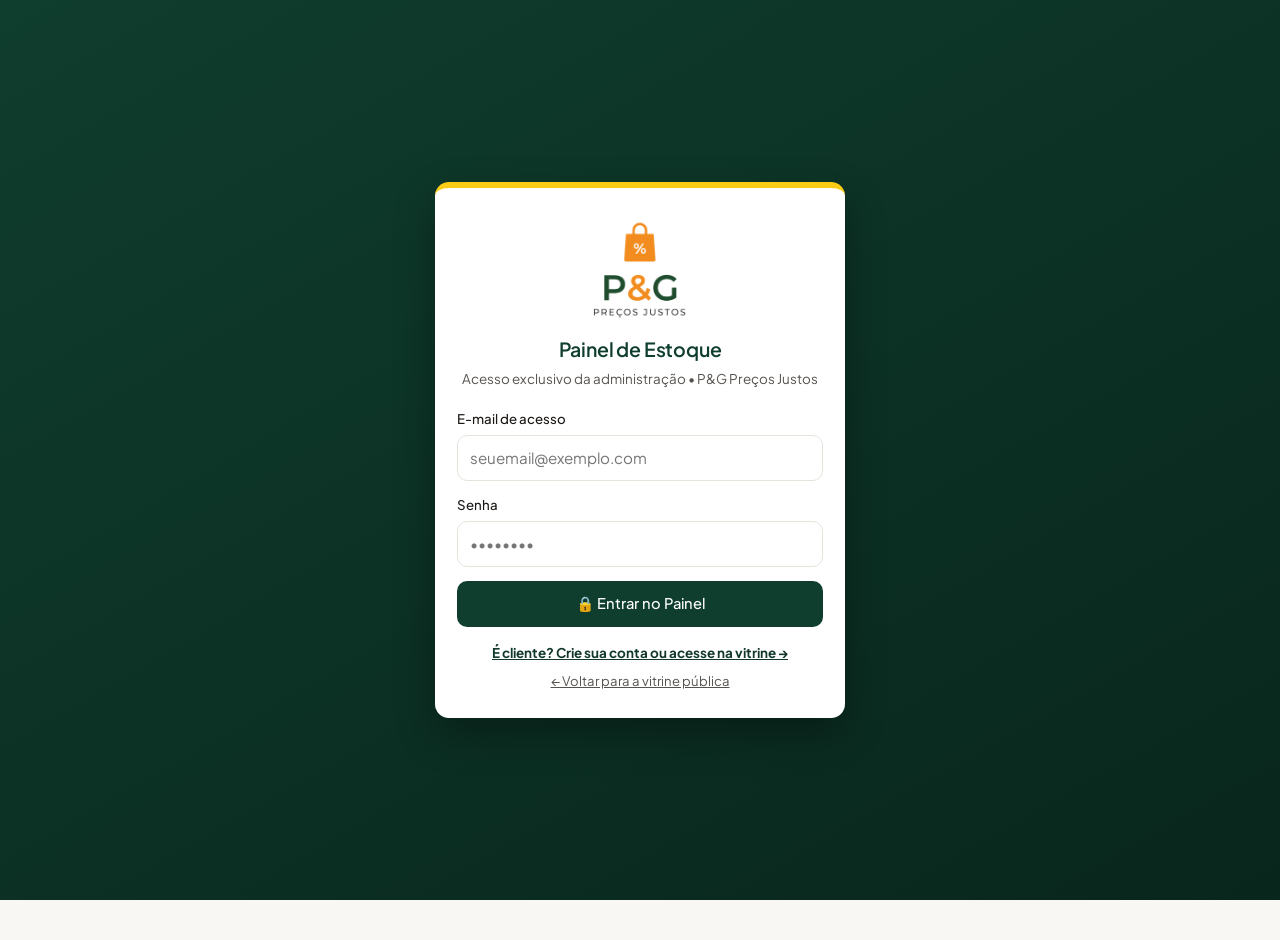
==== admin/index.html @ 90be7f40 "Add mandatory customer login/address for purchase, DB storage, and monthly Excel reports in admin" ====
<!DOCTYPE html>
<html lang="pt-BR">
<head>
  <meta charset="UTF-8" />
  <meta name="viewport" content="width=device-width, initial-scale=1.0" />
  <title>Painel Administrativo | P&amp;G Preços Justos</title>
  <meta name="robots" content="noindex, nofollow" />
  <meta name="theme-color" content="#0f3d2e" />
  <link rel="icon" type="image/png" href="../img/logo-quadrada.png" />
  <link rel="preconnect" href="https://fonts.googleapis.com" />
  <link rel="preconnect" href="https://fonts.gstatic.com" crossorigin />
  <link
    href="https://fonts.googleapis.com/css2?family=Plus+Jakarta+Sans:wght@400;500;600;700&display=swap"
    rel="stylesheet"
  />
  <link rel="stylesheet" href="../style.css" />
  <link rel="stylesheet" href="admin.css" />
</head>
<body class="admin-body">
  <!-- ========================================================================
       1. TELA DE LOGIN (ACESSO RESTRITO AOS SÓCIOS - SEM CADASTRO PÚBLICO)
       ======================================================================== -->
  <section id="telaLogin" class="tela-login-wrapper">
    <div class="login-card">
      <div class="login-cabecalho">
        <img
          src="../img/logo-quadrada.png"
          alt="P&G Preços Justos"
          style="height: 110px; width: auto; margin: 0 auto 10px; object-fit: contain;"
        />
        <h1 class="login-titulo">Painel de Estoque</h1>
        <p class="login-subtitulo">
          Acesso exclusivo da administração • P&amp;G Preços Justos
        </p>
      </div>

      <div id="alertaLogin" class="alerta-erro" style="display: none;" role="alert"></div>

      <form id="formLogin" autocomplete="on">
        <div class="form-grupo">
          <label for="inputEmailLogin" class="form-label">E-mail de acesso</label>
          <input
            type="email"
            id="inputEmailLogin"
            class="form-input"
            placeholder="seuemail@exemplo.com"
            required
            autocomplete="email"
          />
        </div>

        <div class="form-grupo">
          <label for="inputSenhaLogin" class="form-label">Senha</label>
          <input
            type="password"
            id="inputSenhaLogin"
            class="form-input"
            placeholder="••••••••"
            required
            autocomplete="current-password"
          />
        </div>

        <button type="submit" id="btnEntrarLogin" class="btn-primario-admin">
          🔒 Entrar no Painel
        </button>
      </form>

      <div style="margin-top: 16px; text-align: center; display: flex; flex-direction: column; gap: 8px;">
        <a href="../index.html#cadastro" style="font-size: 0.84rem; color: #11382a; font-weight: 700; text-decoration: underline;">
          É cliente? Crie sua conta ou acesse na vitrine →
        </a>
        <a href="../index.html" style="font-size: 0.82rem; color: #57534e; text-decoration: underline;">
          ← Voltar para a vitrine pública
        </a>
      </div>
    </div>
  </section>

  <!-- ========================================================================
       2. CONTEÚDO DO PAINEL ADMINISTRATIVO (EXIBIDO APÓS LOGIN)
       ======================================================================== -->
  <div id="painelAdminConteudo" style="display: none;">
    <!-- Topo do Admin -->
    <header class="admin-topo">
      <div class="container admin-topo-interno">
        <div class="marca">
          <img
            src="../img/logo-horizontal.png"
            alt="P&G Preços Justos"
            class="marca-logo-img"
          />
          <div class="marca-textos">
            <span class="marca-nome">Gestão de Estoque</span>
            <span id="infoUsuarioLogado" class="admin-usuario-info">Carregando...</span>
          </div>
        </div>

        <div class="admin-topo-acoes">
          <a href="../index.html" class="btn-sair-admin" target="_blank" rel="noopener">
            👁️ Ver Loja
          </a>
          <button type="button" id="btnSairAdmin" class="btn-sair-admin">
            🚪 Sair
          </button>
        </div>
      </div>
    </header>

    <main class="container">
      <!-- Resumo Simples: Vendas do mês, Estoque baixo, Pesquisa > 60 dias, Margem estimada -->
      <section class="resumo-secao" aria-label="Resumo do mês e alertas">
        <div class="resumo-grade">
          <div class="resumo-card">
            <span class="resumo-rotulo">💰 Vendas do Mês</span>
            <strong id="resumoVendasMesValor" class="resumo-valor">R$ 0,00</strong>
            <span id="resumoVendasMesQtd" class="resumo-detalhe">0 vendas registradas</span>
          </div>

          <div class="resumo-card">
            <span class="resumo-rotulo">📈 Margem Estimada</span>
            <strong id="resumoMargemMedia" class="resumo-valor">0%</strong>
            <span id="resumoLucroMes" class="resumo-detalhe">Lucro no mês: R$ 0,00</span>
          </div>

          <div id="cardAlertaEstoqueBaixo" class="resumo-card clicavel" title="Clique para filtrar produtos com estoque baixo">
            <span class="resumo-rotulo">⚠️ Estoque Baixo (&lt; 3)</span>
            <strong id="resumoEstoqueBaixoQtd" class="resumo-valor">0</strong>
            <span class="resumo-detalhe">Toque para filtrar</span>
          </div>

          <div id="cardAlertaPesquisaAntiga" class="resumo-card clicavel" title="Clique para filtrar produtos com pesquisa acima de 60 dias">
            <span class="resumo-rotulo">🕒 Pesquisa &gt; 60 dias</span>
            <strong id="resumoPesquisaAntigaQtd" class="resumo-valor">0</strong>
            <span class="resumo-detalhe">Toque para atualizar</span>
          </div>
        </div>
      </section>

      <!-- Botões Principais de Cadastro, Relatórios e Clientes -->
      <div class="acoes-principais-admin">
        <button type="button" id="btnNovoProduto" class="btn-laranja-admin">
          ➕ Adicionar Novo Produto
        </button>
        <button type="button" id="btnAbrirRelatorioExcel" class="btn-primario-admin" style="width: auto;">
          📊 Relatório Mensal (Excel)
        </button>
        <button type="button" id="btnAbrirClientesAdmin" class="btn-secundario-admin">
          👥 Clientes Cadastrados
        </button>
        <button type="button" id="btnGerenciarCategorias" class="btn-secundario-admin">
          🏷️ Gerenciar Categorias
        </button>
      </div>

      <!-- Busca e Filtros (Categoria, Estoque Baixo, Pesquisa > 60d, Ativo/Inativo) -->
      <section class="painel-filtros-admin" aria-label="Filtros do estoque">
        <div>
          <input
            type="search"
            id="inputBuscaAdmin"
            class="form-input"
            placeholder="Buscar produto no estoque pelo nome..."
            aria-label="Buscar produto pelo nome"
          />
        </div>

        <div>
          <select id="selectCategoriaAdmin" class="form-select" aria-label="Filtrar por categoria">
            <option value="todas">Todas as categorias</option>
          </select>
        </div>

        <div class="chips-filtro-rapido" style="grid-column: 1 / -1;">
          <button type="button" class="chip-filtro ativo" data-filtro="todos">
            Todos
          </button>
          <button type="button" class="chip-filtro" data-filtro="ativos">
            ✅ Só Ativos
          </button>
          <button type="button" class="chip-filtro" data-filtro="inativos">
            🚫 Só Inativos
          </button>
          <button type="button" class="chip-filtro" data-filtro="estoque_baixo">
            ⚠️ Estoque Baixo (&lt; 3)
          </button>
          <button type="button" class="chip-filtro" data-filtro="pesquisa_vencida">
            🕒 Pesquisa &gt; 60 dias
          </button>
        </div>
      </section>

      <!-- Contagem e Lista de Produtos -->
      <div class="cabecalho-secao">
        <h2 class="titulo-secao">📦 Produtos Cadastrados</h2>
        <span id="contagemAdminProdutos" class="subtitulo-contagem">0 itens</span>
      </div>

      <div id="listaAdminProdutos" class="grade-admin-produtos"></div>
    </main>
  </div>

  <!-- ========================================================================
       3. MODAL: ADICIONAR / EDITAR PRODUTO
       ======================================================================== -->
  <div id="modalProduto" class="modal-overlay" aria-hidden="true">
    <div class="modal-caixa" role="dialog" aria-labelledby="tituloModalProduto">
      <div class="modal-topo">
        <h2 id="tituloModalProduto">Adicionar Produto</h2>
        <button type="button" id="btnFecharModalProduto" class="btn-fechar-carrinho" aria-label="Fechar">
          ✕
        </button>
      </div>

      <form id="formProduto" class="modal-corpo">
        <input type="hidden" id="produtoIdInput" />
        <div id="alertaFormProduto" class="alerta-erro" style="display: none;"></div>

        <div class="form-grupo">
          <label for="prodNome" class="form-label">Nome do produto *</label>
          <input type="text" id="prodNome" class="form-input" required maxlength="160" placeholder="Ex.: Garrafa Térmica Inox 1L" />
        </div>

        <div class="form-grade-dupla">
          <div class="form-grupo">
            <label for="prodCategoria" class="form-label">Categoria Principal</label>
            <select id="prodCategoria" class="form-select">
              <option value="">Sem categoria</option>
            </select>
          </div>

          <div class="form-grupo">
            <label for="prodSubcategoria" class="form-label">Subcategoria (Cômodo, Masculino/Feminino, etc.)</label>
            <input
              type="text"
              id="prodSubcategoria"
              class="form-input"
              list="sugestoesSubcategoria"
              placeholder="Ex.: Cozinha, Quarto, Masculino, Feminino..."
              maxlength="80"
            />
            <datalist id="sugestoesSubcategoria"></datalist>
          </div>
        </div>

        <div class="form-grupo">
          <label for="prodEstoque" class="form-label">Quantidade em estoque *</label>
          <input type="number" id="prodEstoque" class="form-input" required min="0" step="1" value="1" />
        </div>

        <div class="form-grupo">
          <label for="prodDescricao" class="form-label">Descrição pública</label>
          <textarea id="prodDescricao" class="form-textarea" placeholder="Detalhes principais, tamanho, voltagem..."></textarea>
        </div>

        <!-- Envio de Foto -->
        <div class="form-grupo">
          <label for="prodArquivoFoto" class="form-label">Foto do produto (enviar arquivo ou colar endereço)</label>
          <input type="file" id="prodArquivoFoto" class="form-input" accept="image/jpeg,image/png,image/webp,image/gif" />
          <small class="form-ajuda">Envie uma foto do celular ou computador (máx. 5 MB) ou cole um endereço abaixo:</small>
          <div class="preview-foto-box">
            <img id="previewFotoProduto" class="preview-foto-img" src="" alt="Prévia da foto" />
            <input type="url" id="prodFotoUrl" class="form-input" placeholder="https://..." />
          </div>
        </div>

        <!-- Preços Públicos e Pesquisa de Mercado -->
        <div class="divisor-secao-form">📊 Preço de Venda e Pesquisa de Mercado (Públicos)</div>

        <div class="form-grade-dupla">
          <div class="form-grupo">
            <label for="prodPrecoVenda" class="form-label">Preço de Venda (R$) *</label>
            <input type="number" id="prodPrecoVenda" class="form-input" required min="0" step="0.01" placeholder="59.90" />
          </div>

          <div class="form-grupo">
            <label for="prodPrecoMedio" class="form-label">Preço Médio no Mercado (R$)</label>
            <input type="number" id="prodPrecoMedio" class="form-input" min="0" step="0.01" placeholder="79.90" />
          </div>
        </div>

        <div class="form-grupo">
          <label for="prodDataPesquisa" class="form-label">Data da Pesquisa de Preço</label>
          <input type="date" id="prodDataPesquisa" class="form-input" />
          <small class="form-ajuda">Se tiver mais de 60 dias, o site oculta automaticamente o preço médio.</small>
        </div>

        <!-- Dados Internos (SÓ ADMIN - Nunca aparecem na vitrine) -->
        <div class="divisor-secao-form">🔒 Dados Internos (Visíveis apenas para você e seu sócio)</div>

        <div class="form-grade-dupla">
          <div class="form-grupo">
            <label for="prodPrecoCusto" class="form-label form-label-restrito">Preço de Custo (R$) *</label>
            <input type="number" id="prodPrecoCusto" class="form-input" required min="0" step="0.01" placeholder="35.00" />
          </div>

          <div class="form-grupo">
            <label for="prodPrecoMinimo" class="form-label form-label-restrito">Preço Mínimo de Negociação (R$) *</label>
            <input type="number" id="prodPrecoMinimo" class="form-input" required min="0" step="0.01" placeholder="52.00" />
          </div>
        </div>

        <div class="form-grupo">
          <label for="prodFontesPesquisa" class="form-label form-label-restrito">Fontes da Pesquisa (texto livre — exclusivo da administração)</label>
          <textarea
            id="prodFontesPesquisa"
            class="form-textarea"
            placeholder="Ex.: Mercado Livre R$ 78,00 / Amazon R$ 82,00 / Loja X R$ 79,90"
          ></textarea>
        </div>

        <!-- Opções de Exibição -->
        <div class="switches-linha">
          <label class="checkbox-label">
            <input type="checkbox" id="prodAtivo" checked />
            <span>Produto Ativo (visível na vitrine)</span>
          </label>

          <label class="checkbox-label">
            <input type="checkbox" id="prodDestaque" />
            <span>⭐ Produto em Destaque</span>
          </label>
        </div>

        <div class="modal-rodape" style="margin: 18px -18px -18px;">
          <button type="button" id="btnExcluirProdutoModal" class="btn-secundario-admin" style="color: #991b1b; border-color: #fca5a5; margin-right: auto; display: none;">
            🗑️ Excluir
          </button>
          <button type="button" id="btnCancelarProduto" class="btn-secundario-admin">
            Cancelar
          </button>
          <button type="submit" id="btnSalvarProduto" class="btn-primario-admin" style="width: auto;">
            💾 Salvar Produto
          </button>
        </div>
      </form>
    </div>
  </div>

  <!-- ========================================================================
       4. MODAL: REGISTRAR VENDA (COM ALERTA SE MENOR QUE PREÇO MÍNIMO)
       ======================================================================== -->
  <div id="modalVenda" class="modal-overlay" aria-hidden="true">
    <div class="modal-caixa" role="dialog" aria-labelledby="tituloModalVenda">
      <div class="modal-topo">
        <h2 id="tituloModalVenda">💸 Registrar Venda</h2>
        <button type="button" id="btnFecharModalVenda" class="btn-fechar-carrinho" aria-label="Fechar">
          ✕
        </button>
      </div>

      <form id="formVenda" class="modal-corpo">
        <input type="hidden" id="vendaProdutoId" />

        <div class="produto-bloco-preco" style="margin-bottom: 14px;">
          <strong id="vendaNomeProduto" style="font-size: 1rem; display: block; margin-bottom: 4px;"></strong>
          <div id="vendaInfoReferencia" style="font-size: 0.82rem; color: #57534e;"></div>
        </div>

        <div class="form-grade-dupla">
          <div class="form-grupo">
            <label for="vendaQuantidade" class="form-label">Quantidade vendida *</label>
            <input type="number" id="vendaQuantidade" class="form-input" required min="1" step="1" value="1" />
          </div>

          <div class="form-grupo">
            <label for="vendaValorTotal" class="form-label">Valor Total Recebido (R$) *</label>
            <input type="number" id="vendaValorTotal" class="form-input" required min="0" step="0.01" />
            <small id="vendaValorUnitarioCalc" class="form-ajuda"></small>
          </div>
        </div>

        <div class="form-grupo">
          <label for="vendaObservacao" class="form-label">Observação (opcional)</label>
          <input type="text" id="vendaObservacao" class="form-input" placeholder="Ex.: Cliente João - Pago via Pix" />
        </div>

        <!-- Alerta de Preço Mínimo de Negociação -->
        <div id="alertaPrecoMinimoVenda" class="alerta-aviso" style="display: none;" role="alert">
          <strong>⚠️ Atenção: Valor abaixo do Preço Mínimo de Negociação!</strong>
          <p id="textoDetalhePrecoMinimo" style="margin-top: 4px; font-weight: 500;"></p>
          <label class="checkbox-label" style="margin-top: 8px;">
            <input type="checkbox" id="checkConfirmarAbaixoMinimo" />
            <span>Confirmo que autorizo registrar esta venda abaixo do preço mínimo.</span>
          </label>
        </div>

        <div id="alertaErroVenda" class="alerta-erro" style="display: none;"></div>

        <div class="modal-rodape" style="margin: 18px -18px -18px;">
          <button type="button" id="btnCancelarVenda" class="btn-secundario-admin">
            Cancelar
          </button>
          <button type="submit" id="btnConfirmarVenda" class="btn-laranja-admin">
            ✅ Confirmar Venda e Baixar Estoque
          </button>
        </div>
      </form>
    </div>
  </div>

  <!-- ========================================================================
       5. MODAL: GERENCIAR CATEGORIAS
       ======================================================================== -->
  <div id="modalCategorias" class="modal-overlay" aria-hidden="true">
    <div class="modal-caixa" role="dialog" aria-labelledby="tituloModalCategorias">
      <div class="modal-topo">
        <h2 id="tituloModalCategorias">🏷️ Categorias da Loja</h2>
        <button type="button" id="btnFecharModalCategorias" class="btn-fechar-carrinho" aria-label="Fechar">
          ✕
        </button>
      </div>

      <div class="modal-corpo">
        <div style="margin-bottom: 14px;">
          <button
            type="button"
            id="btnRestaurarCategoriasPadrao"
            class="btn-laranja-admin"
            style="width: 100%; min-height: 42px; font-size: 0.85rem;"
          >
            ⚡ Aplicar Categorias Organizadas (Cômodos, Masculino/Feminino, etc.)
          </button>
        </div>

        <form id="formNovaCategoria" style="display: flex; flex-direction: column; gap: 8px; margin-bottom: 16px; padding: 12px; background: #f8f7f3; border-radius: 10px; border: 1px solid #e5e3dc;">
          <input
            type="text"
            id="inputNomeNovaCategoria"
            class="form-input"
            placeholder="Nome da categoria (ex.: Casa e Cômodos)"
            required
            maxlength="80"
          />
          <input
            type="text"
            id="inputSubcategoriasNova"
            class="form-input"
            placeholder="Subcategorias separadas por vírgula (ex.: Cozinha, Sala, Quarto, Banheiro)"
          />
          <button type="submit" class="btn-primario-admin">
            + Criar Categoria com Subcategorias
          </button>
        </form>

        <div id="listaCategoriasGerenciar" style="display: flex; flex-direction: column; gap: 8px;"></div>
      </div>
    </div>
  </div>

  <!-- ========================================================================
       6. MODAL: RELATÓRIO FINANCEIRO MENSAL (ENTRADAS, SAÍDAS E EXCEL)
       ======================================================================== -->
  <div id="modalRelatorioMensal" class="modal-overlay" aria-hidden="true">
    <div class="modal-caixa" style="max-width: 720px;" role="dialog" aria-labelledby="tituloModalRelatorio">
      <div class="modal-topo">
        <h2 id="tituloModalRelatorio">📊 Relatório Mensal (Entradas e Saídas)</h2>
        <button type="button" id="btnFecharModalRelatorio" class="btn-fechar-carrinho" aria-label="Fechar">
          ✕
        </button>
      </div>

      <div class="modal-corpo">
        <div class="form-grade-dupla" style="align-items: end; margin-bottom: 16px;">
          <div class="form-grupo" style="margin-bottom: 0;">
            <label for="selectMesRelatorio" class="form-label">Período (Mês / Ano)</label>
            <select id="selectMesRelatorio" class="form-select"></select>
          </div>

          <div>
            <button type="button" id="btnExportarExcelCompleto" class="btn-laranja-admin" style="width: 100%;">
              📥 Baixar Planilha no Excel (.CSV)
            </button>
          </div>
        </div>

        <div class="resumo-grade" style="margin-bottom: 18px;">
          <div class="resumo-card">
            <span class="resumo-rotulo">📦 Entrada / Valor em Estoque</span>
            <strong id="relEntradaValor" class="resumo-valor">R$ 0,00</strong>
            <span id="relEntradaQtd" class="resumo-detalhe">0 unidades em estoque (custo)</span>
          </div>

          <div class="resumo-card">
            <span class="resumo-rotulo">💸 Saídas / Vendas no Mês</span>
            <strong id="relSaidaValor" class="resumo-valor">R$ 0,00</strong>
            <span id="relSaidaQtd" class="resumo-detalhe">0 unidades vendidas</span>
          </div>

          <div class="resumo-card">
            <span class="resumo-rotulo">🏷️ Custo das Saídas (CMV)</span>
            <strong id="relCustoVendasValor" class="resumo-valor">R$ 0,00</strong>
            <span class="resumo-detalhe">Custo dos itens vendidos no período</span>
          </div>

          <div class="resumo-card">
            <span class="resumo-rotulo">📈 Lucro Líquido do Mês</span>
            <strong id="relLucroLiquidoValor" class="resumo-valor" style="color: #0f3d2e;">R$ 0,00</strong>
            <span class="resumo-detalhe">Receita menos custo das saídas</span>
          </div>
        </div>

        <div class="divisor-secao-form">📋 Histórico de Saídas (Vendas Registradas no Período)</div>
        <div id="listaVendasRelatorio" style="display: flex; flex-direction: column; gap: 8px; max-height: 280px; overflow-y: auto;"></div>
      </div>
    </div>
  </div>

  <!-- ========================================================================
       7. MODAL: CLIENTES CADASTRADOS (COM ENDEREÇO E WHATSAPP)
       ======================================================================== -->
  <div id="modalClientesAdmin" class="modal-overlay" aria-hidden="true">
    <div class="modal-caixa" style="max-width: 680px;" role="dialog" aria-labelledby="tituloModalClientesAdmin">
      <div class="modal-topo">
        <h2 id="tituloModalClientesAdmin">👥 Clientes Cadastrados</h2>
        <button type="button" id="btnFecharModalClientesAdmin" class="btn-fechar-carrinho" aria-label="Fechar">
          ✕
        </button>
      </div>

      <div class="modal-corpo">
        <div style="display: flex; justify-content: space-between; align-items: center; flex-wrap: wrap; gap: 10px; margin-bottom: 14px;">
          <span id="contagemClientesAdmin" style="font-size: 0.88rem; color: #57534e; font-weight: 500;">
            0 clientes cadastrados
          </span>
          <button type="button" id="btnExportarClientesExcel" class="btn-primario-admin" style="width: auto; min-height: 40px; padding: 0 14px; font-size: 0.84rem;">
            📥 Exportar Clientes (Excel)
          </button>
        </div>

        <div id="listaClientesAdmin" style="display: flex; flex-direction: column; gap: 10px; max-height: 380px; overflow-y: auto;"></div>
      </div>
    </div>
  </div>

  <div id="toastAdmin" class="toast-notificacao" role="status" aria-live="polite"></div>

  <!-- Supabase via CDN + Config + Scripts -->
  <script src="https://cdn.jsdelivr.net/npm/@supabase/supabase-js@2"></script>
  <script src="../config.js"></script>
  <script src="admin.js"></script>
</body>
</html>
---- style.css ----
/**
 * ============================================================================
 * ESTILOS DA VITRINE PÚBLICA - P&G PREÇOS JUSTOS (MOBILE-FIRST)
 * ============================================================================
 * ONDE EDITAR AS CORES DO SITE:
 * Altere os códigos hexadecimais dentro de :root abaixo para mudar as cores
 * de toda a loja automaticamente.
 */

:root {
  /* Paleta Principal solicitada:
     Verde escuro, Laranja, Amarelo, Branco/Off-white e Cinza bem escuro */
  --cor-verde-escuro: #0f3d2e;       /* Topo, cabeçalho, rodapé e destaques de confiança */
  --cor-verde-medio: #185c45;        /* Hover do verde e fundos secundários */
  --cor-verde-claro: #e6f4ee;        /* Fundo suave para selos de economia */

  --cor-laranja: #ea580c;            /* Botões de ação principais e destaques de promoção */
  --cor-laranja-hover: #c2410c;      /* Cor do botão laranja ao tocar/passar o mouse */
  --cor-laranja-claro: #ffedd5;      /* Fundo suave de avisos/últimas unidades */

  --cor-amarelo: #facc15;            /* Selos de destaque, estrelas e detalhes no banner */
  --cor-amarelo-escuro: #ca8a04;     /* Borda/texto de apoio sobre amarelo claro */
  --cor-amarelo-claro: #fef9c3;      /* Fundo suave de avisos */

  --cor-fundo-pagina: #f8f7f3;       /* Off-white aconchegante e limpo */
  --cor-branco: #ffffff;             /* Fundo dos cards de produtos */

  --cor-texto-principal: #1c1917;    /* Cinza bem escuro para leitura nítida */
  --cor-texto-secundario: #57534e;   /* Cinza médio para descrições e preço médio */
  --cor-borda: #e5e3dc;              /* Divisórias sutis */

  --cor-whatsapp: #16a34a;           /* Verde oficial de ação para pedir no WhatsApp */
  --cor-whatsapp-hover: #15803d;
  --cor-esgotado: #9ca3af;           /* Cinza para itens sem estoque */

  /* Medidas padrão e sombras */
  --raio-borda: 14px;
  --raio-botao: 10px;
  --sombra-card: 0 4px 14px rgba(28, 25, 23, 0.06);
  --sombra-flutuante: 0 8px 24px rgba(15, 61, 46, 0.22);
  --largura-maxima: 1180px;
}

/* ==========================================================================
   RESET E BASE MOBILE-FIRST (COM FONTE FINA E SOFISTICADA PLUS JAKARTA SANS)
   ========================================================================== */
*,
*::before,
*::after {
  box-sizing: border-box;
  margin: 0;
  padding: 0;
}

html {
  scroll-behavior: smooth;
  -webkit-text-size-adjust: 100%;
}

body {
  font-family: "Plus Jakarta Sans", -apple-system, BlinkMacSystemFont, "Segoe UI", Roboto, sans-serif;
  font-weight: 400;
  background-color: var(--cor-fundo-pagina);
  color: var(--cor-texto-principal);
  line-height: 1.55;
  padding-bottom: 84px;
  -webkit-font-smoothing: antialiased;
  -moz-osx-font-smoothing: grayscale;
}

img {
  max-width: 100%;
  display: block;
}

button,
input,
select,
textarea {
  font: inherit;
}

a {
  color: inherit;
  text-decoration: none;
}

.container {
  width: 100%;
  max-width: var(--largura-maxima);
  margin: 0 auto;
  padding: 0 16px;
}

/* ==========================================================================
   CABEÇALHO E NAVEGAÇÃO (TOPO)
   ========================================================================== */
.cabecalho {
  background-color: var(--cor-verde-escuro);
  color: var(--cor-branco);
  position: sticky;
  top: 0;
  z-index: 100;
  box-shadow: 0 2px 10px rgba(0, 0, 0, 0.15);
}

.cabecalho-interno {
  display: flex;
  align-items: center;
  justify-content: space-between;
  min-height: 64px;
  gap: 10px;
}

.marca {
  display: flex;
  align-items: center;
  gap: 10px;
}

.marca-logo-img {
  height: 46px;
  width: auto;
  background-color: #ffffff;
  padding: 5px 12px;
  border-radius: 10px;
  box-shadow: 0 2px 8px rgba(0, 0, 0, 0.14);
  object-fit: contain;
}

.marca-selo {
  width: 40px;
  height: 40px;
  border-radius: 10px;
  background: linear-gradient(135deg, var(--cor-amarelo), var(--cor-laranja));
  color: var(--cor-texto-principal);
  font-weight: 600;
  font-size: 0.98rem;
  display: flex;
  align-items: center;
  justify-content: center;
  flex-shrink: 0;
}

.marca-textos {
  display: flex;
  flex-direction: column;
}

.marca-nome {
  font-size: 1.05rem;
  font-weight: 600;
  line-height: 1.15;
  color: var(--cor-branco);
}

.marca-sub {
  font-size: 0.72rem;
  color: var(--cor-amarelo);
  font-weight: 500;
}

.acoes-topo {
  display: flex;
  align-items: center;
  gap: 8px;
}

.btn-conta-topo {
  background-color: rgba(255, 255, 255, 0.12);
  color: var(--cor-branco);
  border: 1px solid rgba(255, 255, 255, 0.25);
  border-radius: var(--raio-botao);
  min-height: 44px;
  padding: 0 12px;
  font-weight: 500;
  font-size: 0.85rem;
  display: inline-flex;
  align-items: center;
  gap: 6px;
  cursor: pointer;
  transition: background-color 0.2s;
  white-space: nowrap;
}

.btn-conta-topo:hover {
  background-color: rgba(255, 255, 255, 0.2);
}

.btn-carrinho-topo {
  position: relative;
  background-color: var(--cor-laranja);
  color: var(--cor-branco);
  border: none;
  border-radius: var(--raio-botao);
  min-height: 44px;
  padding: 0 14px;
  font-weight: 500;
  font-size: 0.88rem;
  display: inline-flex;
  align-items: center;
  gap: 8px;
  cursor: pointer;
  transition: background-color 0.2s;
}

.btn-carrinho-topo:hover {
  background-color: var(--cor-laranja-hover);
}

.contador-carrinho {
  background-color: var(--cor-amarelo);
  color: var(--cor-texto-principal);
  font-weight: 600;
  font-size: 0.76rem;
  min-width: 22px;
  height: 22px;
  border-radius: 999px;
  display: inline-flex;
  align-items: center;
  justify-content: center;
  padding: 0 6px;
}

.btn-menu-mobile {
  background: rgba(255, 255, 255, 0.12);
  color: var(--cor-branco);
  border: 1px solid rgba(255, 255, 255, 0.2);
  border-radius: var(--raio-botao);
  width: 44px;
  height: 44px;
  display: inline-flex;
  align-items: center;
  justify-content: center;
  cursor: pointer;
  font-size: 1.25rem;
}

.menu-navegacao {
  display: none;
  background-color: var(--cor-verde-medio);
  border-top: 1px solid rgba(255, 255, 255, 0.12);
}

.menu-navegacao.aberto {
  display: block;
}

.menu-lista {
  list-style: none;
  display: flex;
  flex-direction: column;
  padding: 8px 16px;
}

.menu-lista a {
  display: block;
  padding: 12px 8px;
  color: var(--cor-branco);
  font-weight: 500;
  font-size: 0.92rem;
  border-bottom: 1px solid rgba(255, 255, 255, 0.08);
}

.menu-lista li:last-child a {
  border-bottom: none;
}

.menu-lista a:hover {
  color: var(--cor-amarelo);
}

/* ==========================================================================
   BANNER PRINCIPAL DE PROMOÇÕES (CORES ORIGINAIS + FONTE SOFISTICADA)
   ========================================================================== */
.banner-secao {
  padding: 16px 0 8px;
}

.banner-card {
  background: linear-gradient(135deg, var(--cor-verde-escuro) 0%, var(--cor-verde-medio) 100%);
  color: var(--cor-branco);
  border-radius: var(--raio-borda);
  padding: 22px 18px;
  position: relative;
  overflow: hidden;
  box-shadow: var(--sombra-card);
  border: 2px solid rgba(250, 204, 21, 0.25);
}

.banner-tag {
  display: inline-block;
  background-color: var(--cor-amarelo);
  color: var(--cor-texto-principal);
  font-weight: 600;
  font-size: 0.72rem;
  text-transform: uppercase;
  letter-spacing: 0.6px;
  padding: 4px 10px;
  border-radius: 999px;
  margin-bottom: 10px;
}

.banner-titulo {
  font-family: -apple-system, BlinkMacSystemFont, "Segoe UI", Roboto, Helvetica, Arial, sans-serif;
  font-size: 1.4rem;
  font-weight: 800;
  line-height: 1.25;
  margin-bottom: 8px;
  letter-spacing: 0;
}

.banner-subtitulo {
  font-size: 0.9rem;
  font-weight: 400;
  color: rgba(255, 255, 255, 0.9);
  margin-bottom: 0;
  max-width: 640px;
}

.banner-acoes {
  display: flex;
  flex-wrap: wrap;
  gap: 10px;
}

.btn-banner-primario {
  background-color: var(--cor-laranja);
  color: var(--cor-branco);
  font-weight: 500;
  font-size: 0.9rem;
  min-height: 46px;
  padding: 0 18px;
  border-radius: var(--raio-botao);
  display: inline-flex;
  align-items: center;
  justify-content: center;
  gap: 8px;
  transition: background-color 0.2s;
}

.btn-banner-primario:hover {
  background-color: var(--cor-laranja-hover);
}

.btn-banner-secundario {
  background-color: rgba(255, 255, 255, 0.12);
  color: var(--cor-branco);
  border: 1px solid rgba(255, 255, 255, 0.3);
  font-weight: 500;
  font-size: 0.88rem;
  min-height: 46px;
  padding: 0 16px;
  border-radius: var(--raio-botao);
  display: inline-flex;
  align-items: center;
  justify-content: center;
}

/* ==========================================================================
   BUSCA E FILTROS POR CATEGORIA E SUBCATEGORIA
   ========================================================================== */
.filtros-secao {
  padding: 14px 0 8px;
  position: sticky;
  top: 64px;
  z-index: 80;
  background-color: var(--cor-fundo-pagina);
}

.busca-wrapper {
  position: relative;
  margin-bottom: 12px;
}

.input-busca {
  width: 100%;
  min-height: 48px;
  padding: 10px 44px 10px 16px;
  border-radius: var(--raio-botao);
  border: 1.5px solid var(--cor-borda);
  background-color: var(--cor-branco);
  color: var(--cor-texto-principal);
  font-size: 0.95rem;
  transition: border-color 0.2s;
}

.input-busca:focus {
  outline: none;
  border-color: var(--cor-verde-escuro);
}

.btn-limpar-busca {
  position: absolute;
  right: 8px;
  top: 50%;
  transform: translateY(-50%);
  width: 34px;
  height: 34px;
  border-radius: 50%;
  border: none;
  background-color: var(--cor-borda);
  color: var(--cor-texto-principal);
  font-weight: 500;
  cursor: pointer;
  display: none;
  align-items: center;
  justify-content: center;
}

.btn-limpar-busca.visivel {
  display: inline-flex;
}

.categorias-lista {
  display: flex;
  gap: 8px;
  overflow-x: auto;
  padding-bottom: 6px;
  scrollbar-width: none;
}

.categorias-lista::-webkit-scrollbar {
  display: none;
}

.btn-categoria {
  flex-shrink: 0;
  min-height: 42px;
  padding: 0 16px;
  border-radius: 999px;
  border: 1.5px solid var(--cor-borda);
  background-color: var(--cor-branco);
  color: var(--cor-texto-principal);
  font-weight: 500;
  font-size: 0.86rem;
  cursor: pointer;
  transition: all 0.18s;
}

.btn-categoria.ativa {
  background-color: var(--cor-verde-escuro);
  color: var(--cor-branco);
  border-color: var(--cor-verde-escuro);
}

/* Barra secundária de Subcategorias (Cômodos, Masculino, Feminino, etc.) */
.subcategorias-lista {
  display: flex;
  gap: 8px;
  overflow-x: auto;
  padding: 8px 0 4px;
  margin-top: 6px;
  border-top: 1px dashed var(--cor-borda);
  scrollbar-width: none;
}

.subcategorias-lista::-webkit-scrollbar {
  display: none;
}

.btn-subcategoria {
  flex-shrink: 0;
  min-height: 36px;
  padding: 0 14px;
  border-radius: 999px;
  border: 1.5px solid var(--cor-verde-medio);
  background-color: var(--cor-verde-claro);
  color: var(--cor-verde-escuro);
  font-weight: 500;
  font-size: 0.81rem;
  cursor: pointer;
  transition: all 0.18s;
}

.btn-subcategoria.ativa {
  background-color: var(--cor-laranja);
  color: var(--cor-branco);
  border-color: var(--cor-laranja);
}

/* ==========================================================================
   SEÇÕES DE PRODUTOS (DESTAQUES E GRADE PRINCIPAL)
   ========================================================================== */
.secao-produtos {
  padding: 16px 0;
}

.cabecalho-secao {
  display: flex;
  align-items: baseline;
  justify-content: space-between;
  gap: 10px;
  margin-bottom: 14px;
}

.titulo-secao {
  font-size: 1.18rem;
  font-weight: 600;
  color: var(--cor-verde-escuro);
  display: flex;
  align-items: center;
  gap: 8px;
}

.subtitulo-contagem {
  font-size: 0.82rem;
  color: var(--cor-texto-secundario);
  font-weight: 400;
}

.grade-produtos {
  display: grid;
  grid-template-columns: 1fr;
  gap: 16px;
}

.produto-card {
  background-color: var(--cor-branco);
  border-radius: var(--raio-borda);
  border: 1px solid var(--cor-borda);
  box-shadow: var(--sombra-card);
  overflow: hidden;
  display: flex;
  flex-direction: column;
  transition: transform 0.2s, box-shadow 0.2s;
}

.produto-card.esgotado {
  opacity: 0.82;
}

.produto-midia {
  position: relative;
  width: 100%;
  aspect-ratio: 4 / 3;
  background-color: #f0efe9;
  overflow: hidden;
}

.produto-midia img {
  width: 100%;
  height: 100%;
  object-fit: cover;
  transition: transform 0.3s ease;
}

.produto-card:hover .produto-midia img {
  transform: scale(1.03);
}

.produto-selos-topo {
  position: absolute;
  top: 10px;
  left: 10px;
  right: 10px;
  display: flex;
  justify-content: space-between;
  align-items: flex-start;
  gap: 6px;
  pointer-events: none;
}

.selo {
  display: inline-block;
  font-size: 0.72rem;
  font-weight: 600;
  padding: 5px 10px;
  border-radius: 999px;
  line-height: 1.1;
  box-shadow: 0 2px 6px rgba(0, 0, 0, 0.15);
}

.selo-destaque {
  background-color: var(--cor-amarelo);
  color: var(--cor-texto-principal);
}

.selo-ultimas-unidades {
  background-color: var(--cor-laranja);
  color: var(--cor-branco);
}

.selo-esgotado {
  background-color: var(--cor-texto-principal);
  color: var(--cor-branco);
}

.produto-corpo {
  padding: 16px;
  display: flex;
  flex-direction: column;
  flex: 1;
}

.produto-categoria-tag {
  font-size: 0.7rem;
  font-weight: 500;
  text-transform: uppercase;
  letter-spacing: 0.5px;
  color: var(--cor-verde-medio);
  margin-bottom: 4px;
}

.produto-nome {
  font-size: 1.02rem;
  font-weight: 600;
  color: var(--cor-texto-principal);
  margin-bottom: 6px;
  line-height: 1.34;
}

.produto-descricao {
  font-size: 0.86rem;
  font-weight: 400;
  color: var(--cor-texto-secundario);
  margin-bottom: 14px;
  flex: 1;
}

.produto-bloco-preco {
  background-color: var(--cor-fundo-pagina);
  border: 1px solid var(--cor-borda);
  border-radius: 10px;
  padding: 12px;
  margin-bottom: 14px;
}

.preco-linha-principal {
  display: flex;
  align-items: center;
  justify-content: space-between;
  flex-wrap: wrap;
  gap: 8px;
}

.preco-venda-valor {
  font-size: 1.32rem;
  font-weight: 600;
  color: var(--cor-verde-escuro);
}

.selo-economize {
  background-color: var(--cor-verde-claro);
  color: var(--cor-verde-escuro);
  border: 1px solid rgba(15, 61, 46, 0.25);
  font-size: 0.75rem;
  font-weight: 600;
  padding: 4px 9px;
  border-radius: 6px;
}

.preco-medio-info {
  margin-top: 6px;
  font-size: 0.78rem;
  color: var(--cor-texto-secundario);
  font-weight: 400;
}

.produto-acoes {
  display: flex;
  flex-direction: column;
  gap: 8px;
}

.btn-pedir-whatsapp {
  width: 100%;
  min-height: 48px;
  border: none;
  border-radius: var(--raio-botao);
  background-color: var(--cor-whatsapp);
  color: var(--cor-branco);
  font-weight: 500;
  font-size: 0.9rem;
  display: inline-flex;
  align-items: center;
  justify-content: center;
  gap: 8px;
  cursor: pointer;
  transition: background-color 0.2s;
  padding: 0 14px;
}

.btn-pedir-whatsapp:hover:not(:disabled) {
  background-color: var(--cor-whatsapp-hover);
}

.btn-adicionar-carrinho {
  width: 100%;
  min-height: 46px;
  border: 1.5px solid var(--cor-laranja);
  border-radius: var(--raio-botao);
  background-color: var(--cor-branco);
  color: var(--cor-laranja);
  font-weight: 500;
  font-size: 0.88rem;
  display: inline-flex;
  align-items: center;
  justify-content: center;
  gap: 8px;
  cursor: pointer;
  transition: all 0.2s;
  padding: 0 14px;
}

.btn-adicionar-carrinho:hover:not(:disabled) {
  background-color: var(--cor-laranja);
  color: var(--cor-branco);
}

.btn-pedir-whatsapp:disabled,
.btn-adicionar-carrinho:disabled {
  background-color: var(--cor-esgotado);
  border-color: var(--cor-esgotado);
  color: var(--cor-branco);
  cursor: not-allowed;
}

.estado-lista {
  background-color: var(--cor-branco);
  border: 1px dashed var(--cor-borda);
  border-radius: var(--raio-borda);
  padding: 32px 20px;
  text-align: center;
  color: var(--cor-texto-secundario);
}

/* ==========================================================================
   SEÇÕES INFORMATIVAS: COMO COMPRAR, FAQ E POLÍTICAS
   ========================================================================== */
.secao-info {
  padding: 28px 0;
  border-top: 1px solid var(--cor-borda);
}

.grade-passos {
  display: grid;
  grid-template-columns: 1fr;
  gap: 14px;
  margin-top: 16px;
}

.passo-card {
  background-color: var(--cor-branco);
  border: 1px solid var(--cor-borda);
  border-radius: var(--raio-borda);
  padding: 18px;
  display: flex;
  align-items: flex-start;
  gap: 14px;
  box-shadow: var(--sombra-card);
}

.passo-numero {
  width: 38px;
  height: 38px;
  border-radius: 10px;
  background-color: var(--cor-amarelo);
  color: var(--cor-texto-principal);
  font-weight: 600;
  font-size: 1rem;
  display: flex;
  align-items: center;
  justify-content: center;
  flex-shrink: 0;
}

.passo-titulo {
  font-size: 0.98rem;
  font-weight: 600;
  margin-bottom: 4px;
  color: var(--cor-verde-escuro);
}

.passo-texto {
  font-size: 0.86rem;
  font-weight: 400;
  color: var(--cor-texto-secundario);
}

.faq-lista {
  display: flex;
  flex-direction: column;
  gap: 10px;
  margin-top: 16px;
}

.faq-item {
  background-color: var(--cor-branco);
  border: 1px solid var(--cor-borda);
  border-radius: var(--raio-botao);
  overflow: hidden;
}

.faq-item summary {
  padding: 15px 16px;
  font-weight: 500;
  font-size: 0.92rem;
  cursor: pointer;
  list-style: none;
  display: flex;
  align-items: center;
  justify-content: space-between;
  gap: 10px;
}

.faq-item summary::-webkit-details-marker {
  display: none;
}

.faq-item summary::after {
  content: "+";
  font-size: 1.2rem;
  font-weight: 500;
  color: var(--cor-laranja);
}

.faq-item[open] summary::after {
  content: "−";
}

.faq-resposta {
  padding: 12px 16px 16px;
  font-size: 0.88rem;
  font-weight: 400;
  color: var(--cor-texto-secundario);
  border-top: 1px solid var(--cor-borda);
}

.grade-politicas {
  display: grid;
  grid-template-columns: 1fr;
  gap: 14px;
  margin-top: 16px;
}

.politica-card {
  background-color: var(--cor-branco);
  border: 1px solid var(--cor-borda);
  border-left: 5px solid var(--cor-verde-escuro);
  border-radius: var(--raio-borda);
  padding: 18px;
}

.politica-card h3 {
  font-size: 0.98rem;
  font-weight: 600;
  color: var(--cor-verde-escuro);
  margin-bottom: 6px;
}

.politica-card p {
  font-size: 0.86rem;
  font-weight: 400;
  color: var(--cor-texto-secundario);
}

/* ==========================================================================
   RODAPÉ
   ========================================================================== */
.rodape {
  background-color: var(--cor-verde-escuro);
  color: var(--cor-branco);
  padding: 32px 0 28px;
  margin-top: 24px;
}

.rodape-grade {
  display: grid;
  grid-template-columns: 1fr;
  gap: 20px;
  margin-bottom: 20px;
}

.rodape-titulo {
  font-size: 0.96rem;
  font-weight: 600;
  color: var(--cor-amarelo);
  margin-bottom: 8px;
}

.rodape-links {
  list-style: none;
  display: flex;
  flex-direction: column;
  gap: 8px;
  font-size: 0.88rem;
}

.rodape-links a:hover {
  color: var(--cor-amarelo);
}

.rodape-base {
  border-top: 1px solid rgba(255, 255, 255, 0.14);
  padding-top: 16px;
  font-size: 0.8rem;
  color: rgba(255, 255, 255, 0.75);
  display: flex;
  flex-wrap: wrap;
  justify-content: space-between;
  gap: 10px;
}

/* ==========================================================================
   GAVETA (DRAWER) DO CARRINHO SIMPLES
   ========================================================================== */
.carrinho-overlay {
  position: fixed;
  inset: 0;
  background-color: rgba(0, 0, 0, 0.55);
  z-index: 200;
  display: none;
  justify-content: flex-end;
}

.carrinho-overlay.aberto {
  display: flex;
}

.carrinho-painel {
  width: 100%;
  max-width: 420px;
  background-color: var(--cor-branco);
  height: 100%;
  display: flex;
  flex-direction: column;
  box-shadow: -4px 0 24px rgba(0, 0, 0, 0.2);
}

.carrinho-topo {
  background-color: var(--cor-verde-escuro);
  color: var(--cor-branco);
  padding: 16px 18px;
  display: flex;
  align-items: center;
  justify-content: space-between;
}

.carrinho-topo h2 {
  font-size: 1.05rem;
  font-weight: 600;
}

.btn-fechar-carrinho {
  background: rgba(255, 255, 255, 0.15);
  color: var(--cor-branco);
  border: none;
  width: 38px;
  height: 38px;
  border-radius: 8px;
  font-size: 1.1rem;
  cursor: pointer;
}

.carrinho-itens {
  flex: 1;
  overflow-y: auto;
  padding: 16px;
  display: flex;
  flex-direction: column;
  gap: 12px;
}

.carrinho-item {
  border: 1px solid var(--cor-borda);
  border-radius: 10px;
  padding: 12px;
  display: flex;
  justify-content: space-between;
  align-items: center;
  gap: 10px;
  background-color: var(--cor-fundo-pagina);
}

.carrinho-item-info {
  flex: 1;
}

.carrinho-item-nome {
  font-weight: 600;
  font-size: 0.9rem;
  margin-bottom: 2px;
}

.carrinho-item-preco {
  font-size: 0.82rem;
  color: var(--cor-verde-escuro);
  font-weight: 500;
}

.carrinho-item-controles {
  display: flex;
  align-items: center;
  gap: 6px;
}

.btn-qtd {
  width: 34px;
  height: 34px;
  border-radius: 8px;
  border: 1px solid var(--cor-borda);
  background-color: var(--cor-branco);
  font-weight: 600;
  font-size: 0.95rem;
  cursor: pointer;
}

.carrinho-qtd-num {
  min-width: 24px;
  text-align: center;
  font-weight: 600;
  font-size: 0.9rem;
}

.carrinho-rodape {
  border-top: 1px solid var(--cor-borda);
  padding: 16px;
  background-color: var(--cor-branco);
}

.carrinho-linha-total {
  display: flex;
  justify-content: space-between;
  align-items: center;
  margin-bottom: 6px;
  font-size: 1.06rem;
  font-weight: 600;
}

.carrinho-aviso-pix {
  font-size: 0.8rem;
  color: var(--cor-texto-secundario);
  margin-bottom: 12px;
}

.btn-finalizar-whatsapp {
  width: 100%;
  min-height: 50px;
  border: none;
  border-radius: var(--raio-botao);
  background-color: var(--cor-whatsapp);
  color: var(--cor-branco);
  font-weight: 500;
  font-size: 0.94rem;
  cursor: pointer;
  display: flex;
  align-items: center;
  justify-content: center;
  gap: 8px;
}

.btn-finalizar-whatsapp:disabled {
  background-color: var(--cor-esgotado);
  cursor: not-allowed;
}

.btn-limpar-carrinho {
  width: 100%;
  min-height: 40px;
  margin-top: 8px;
  border: none;
  background: transparent;
  color: var(--cor-texto-secundario);
  font-size: 0.84rem;
  font-weight: 500;
  cursor: pointer;
  text-decoration: underline;
}

/* ==========================================================================
   BOTÃO FLUTUANTE DE WHATSAPP E TOAST DE NOTIFICAÇÃO
   ========================================================================== */
.btn-whatsapp-flutuante {
  position: fixed;
  right: 16px;
  bottom: 16px;
  z-index: 150;
  background-color: var(--cor-whatsapp);
  color: var(--cor-branco);
  min-height: 52px;
  padding: 0 18px;
  border-radius: 999px;
  box-shadow: var(--sombra-flutuante);
  display: inline-flex;
  align-items: center;
  gap: 8px;
  font-weight: 500;
  font-size: 0.9rem;
  border: 2px solid var(--cor-branco);
  transition: transform 0.2s;
}

.btn-whatsapp-flutuante:hover {
  transform: translateY(-2px);
  background-color: var(--cor-whatsapp-hover);
}

.toast-notificacao {
  position: fixed;
  left: 50%;
  bottom: 82px;
  transform: translateX(-50%);
  background-color: var(--cor-texto-principal);
  color: var(--cor-branco);
  padding: 12px 18px;
  border-radius: 999px;
  font-size: 0.86rem;
  font-weight: 500;
  box-shadow: var(--sombra-flutuante);
  z-index: 250;
  display: none;
}

.toast-notificacao.visivel {
  display: block;
}

/* ==========================================================================
   MODAL DE LOGIN E CADASTRO DO CLIENTE (VITRINE)
   ========================================================================== */
.modal-cliente-overlay {
  position: fixed;
  inset: 0;
  background-color: rgba(0, 0, 0, 0.55);
  z-index: 260;
  display: none;
  align-items: center;
  justify-content: center;
  padding: 16px;
}

.modal-cliente-overlay.aberto {
  display: flex;
}

.modal-cliente-caixa {
  width: 100%;
  max-width: 440px;
  max-height: 92vh;
  background-color: var(--cor-branco);
  border-radius: var(--raio-borda);
  border: 1px solid var(--cor-borda);
  box-shadow: 0 16px 40px rgba(0, 0, 0, 0.22);
  display: flex;
  flex-direction: column;
  overflow: hidden;
}

.modal-cliente-topo {
  background-color: var(--cor-verde-escuro);
  color: var(--cor-branco);
  padding: 16px 20px;
  display: flex;
  align-items: center;
  justify-content: space-between;
}

.modal-cliente-topo h2 {
  font-size: 1.02rem;
  font-weight: 600;
}

.abas-cliente {
  display: grid;
  grid-template-columns: 1fr 1fr;
  border-bottom: 1px solid var(--cor-borda);
  background-color: var(--cor-fundo-pagina);
}

.aba-cliente-btn {
  min-height: 44px;
  border: none;
  background: transparent;
  color: var(--cor-texto-secundario);
  font-weight: 500;
  font-size: 0.88rem;
  cursor: pointer;
  border-bottom: 2px solid transparent;
}

.aba-cliente-btn.ativa {
  color: var(--cor-verde-escuro);
  background-color: var(--cor-branco);
  border-bottom-color: var(--cor-laranja);
}

.modal-cliente-corpo {
  padding: 20px;
  overflow-y: auto;
}

.campo-cliente {
  margin-bottom: 14px;
}

.campo-cliente label {
  display: block;
  font-size: 0.82rem;
  font-weight: 500;
  color: var(--cor-texto-principal);
  margin-bottom: 5px;
}

.campo-cliente input {
  width: 100%;
  min-height: 44px;
  padding: 10px 12px;
  border-radius: var(--raio-botao);
  border: 1.5px solid var(--cor-borda);
  background-color: var(--cor-branco);
  color: var(--cor-texto-principal);
  font-size: 0.92rem;
}

.campo-cliente input:focus {
  outline: none;
  border-color: var(--cor-verde-escuro);
}

.msg-feedback-cliente {
  padding: 10px 12px;
  border-radius: 8px;
  font-size: 0.84rem;
  font-weight: 500;
  margin-bottom: 14px;
  display: none;
}

.msg-feedback-cliente.erro {
  display: block;
  background-color: #fee2e2;
  color: #991b1b;
  border: 1px solid #fca5a5;
}

.msg-feedback-cliente.sucesso {
  display: block;
  background-color: var(--cor-verde-claro);
  color: var(--cor-verde-escuro);
  border: 1px solid rgba(15, 61, 46, 0.25);
}

.btn-submit-cliente {
  width: 100%;
  min-height: 46px;
  border: none;
  border-radius: var(--raio-botao);
  background-color: var(--cor-verde-escuro);
  color: var(--cor-branco);
  font-weight: 500;
  font-size: 0.92rem;
  cursor: pointer;
}

.btn-submit-cliente:hover:not(:disabled) {
  background-color: var(--cor-verde-medio);
}

/* ==========================================================================
   RESPONSIVIDADE PARA TABLETS E COMPUTADORES
   ========================================================================== */
@media (min-width: 680px) {
  .grade-produtos {
    grid-template-columns: repeat(2, 1fr);
  }

  .grade-passos {
    grid-template-columns: repeat(3, 1fr);
  }

  .grade-politicas {
    grid-template-columns: repeat(3, 1fr);
  }

  .rodape-grade {
    grid-template-columns: 2fr 1fr 1fr;
  }

  .banner-card {
    padding: 32px 28px;
  }

  .banner-titulo {
    font-size: 1.75rem;
  }
}

@media (min-width: 980px) {
  .btn-menu-mobile {
    display: none;
  }

  .menu-navegacao {
    display: block !important;
    background: transparent;
    border-top: none;
  }

  .cabecalho-principal-wrapper {
    display: flex;
    align-items: center;
    justify-content: space-between;
  }

  .menu-lista {
    flex-direction: row;
    gap: 18px;
    padding: 0;
  }

  .menu-lista a {
    border-bottom: none;
    padding: 8px 4px;
    font-size: 0.88rem;
  }

  .grade-produtos {
    grid-template-columns: repeat(3, 1fr);
    gap: 20px;
  }
}
---- admin/admin.css ----
/**
 * ============================================================================
 * ESTILOS DO PAINEL ADMINISTRATIVO (/admin) - P&G PREÇOS JUSTOS (MOBILE-FIRST)
 * ============================================================================
 * Reaproveita as variáveis de cores do ../style.css para manter a identidade
 * visual (Verde escuro, Laranja, Amarelo, Off-white e Cinza bem escuro).
 */

.admin-body {
  background-color: var(--cor-fundo-pagina);
  color: var(--cor-texto-principal);
  padding-bottom: 40px;
}

/* ==========================================================================
   TELA DE LOGIN
   ========================================================================== */
.tela-login-wrapper {
  min-height: 100vh;
  display: flex;
  align-items: center;
  justify-content: center;
  padding: 20px 16px;
  background: linear-gradient(150deg, var(--cor-verde-escuro) 0%, #09261c 100%);
}

.login-card {
  width: 100%;
  max-width: 410px;
  background-color: var(--cor-branco);
  border-radius: var(--raio-borda);
  padding: 26px 22px;
  box-shadow: 0 16px 40px rgba(0, 0, 0, 0.32);
  border-top: 6px solid var(--cor-amarelo);
}

.login-cabecalho {
  text-align: center;
  margin-bottom: 20px;
}

.login-cabecalho .marca-selo {
  margin: 0 auto 10px;
  width: 50px;
  height: 50px;
  font-size: 1.15rem;
}

.login-titulo {
  font-size: 1.22rem;
  font-weight: 600;
  color: var(--cor-verde-escuro);
  letter-spacing: -0.01em;
}

.login-subtitulo {
  font-size: 0.84rem;
  font-weight: 400;
  color: var(--cor-texto-secundario);
  margin-top: 4px;
}

.form-grupo {
  margin-bottom: 14px;
}

.form-label {
  display: block;
  font-size: 0.83rem;
  font-weight: 500;
  color: var(--cor-texto-principal);
  margin-bottom: 5px;
}

.form-label-restrito {
  color: var(--cor-laranja-hover);
}

.form-ajuda {
  display: block;
  font-size: 0.76rem;
  color: var(--cor-texto-secundario);
  margin-top: 3px;
}

.form-input,
.form-select,
.form-textarea {
  width: 100%;
  min-height: 46px;
  padding: 10px 12px;
  border-radius: 10px;
  border: 1.5px solid var(--cor-borda);
  background-color: var(--cor-branco);
  color: var(--cor-texto-principal);
  font-size: 0.95rem;
}

.form-textarea {
  min-height: 84px;
  resize: vertical;
}

.form-input:focus,
.form-select:focus,
.form-textarea:focus {
  outline: none;
  border-color: var(--cor-verde-escuro);
}

.btn-primario-admin {
  width: 100%;
  min-height: 46px;
  border: none;
  border-radius: var(--raio-botao);
  background-color: var(--cor-verde-escuro);
  color: var(--cor-branco);
  font-weight: 500;
  font-size: 0.92rem;
  cursor: pointer;
  display: inline-flex;
  align-items: center;
  justify-content: center;
  gap: 8px;
  padding: 0 16px;
  transition: background-color 0.2s;
}

.btn-primario-admin:hover:not(:disabled) {
  background-color: var(--cor-verde-medio);
}

.btn-laranja-admin {
  background-color: var(--cor-laranja);
  color: var(--cor-branco);
  border: none;
  border-radius: var(--raio-botao);
  min-height: 44px;
  padding: 0 16px;
  font-weight: 500;
  font-size: 0.88rem;
  cursor: pointer;
  display: inline-flex;
  align-items: center;
  justify-content: center;
  gap: 8px;
}

.btn-laranja-admin:hover:not(:disabled) {
  background-color: var(--cor-laranja-hover);
}

.btn-secundario-admin {
  background-color: var(--cor-branco);
  color: var(--cor-texto-principal);
  border: 1px solid var(--cor-borda);
  border-radius: var(--raio-botao);
  min-height: 42px;
  padding: 0 14px;
  font-weight: 500;
  font-size: 0.85rem;
  cursor: pointer;
  display: inline-flex;
  align-items: center;
  justify-content: center;
  gap: 6px;
}

.alerta-erro,
.alerta-aviso,
.alerta-sucesso {
  padding: 12px 14px;
  border-radius: 10px;
  font-size: 0.86rem;
  font-weight: 600;
  margin-bottom: 14px;
}

.alerta-erro {
  background-color: #fee2e2;
  color: #991b1b;
  border: 1px solid #fca5a5;
}

.alerta-aviso {
  background-color: var(--cor-laranja-claro);
  color: #9a3412;
  border: 2px solid var(--cor-laranja);
}

.alerta-sucesso {
  background-color: var(--cor-verde-claro);
  color: var(--cor-verde-escuro);
  border: 1px solid rgba(15, 61, 46, 0.3);
}

/* ==========================================================================
   TOPO DO PAINEL ADMIN
   ========================================================================== */
.admin-topo {
  background-color: var(--cor-verde-escuro);
  color: var(--cor-branco);
  padding: 12px 0;
  position: sticky;
  top: 0;
  z-index: 100;
  box-shadow: 0 2px 10px rgba(0, 0, 0, 0.15);
}

.admin-topo-interno {
  display: flex;
  align-items: center;
  justify-content: space-between;
  flex-wrap: wrap;
  gap: 10px;
}

.admin-usuario-info {
  font-size: 0.78rem;
  color: rgba(255, 255, 255, 0.85);
}

.admin-topo-acoes {
  display: flex;
  align-items: center;
  gap: 8px;
}

.btn-sair-admin {
  background-color: rgba(255, 255, 255, 0.14);
  color: var(--cor-branco);
  border: 1px solid rgba(255, 255, 255, 0.25);
  border-radius: 8px;
  min-height: 40px;
  padding: 0 12px;
  font-weight: 700;
  font-size: 0.84rem;
  cursor: pointer;
}

/* ==========================================================================
   RESUMO (DASHBOARD DE 4 INDICADORES)
   ========================================================================== */
.resumo-secao {
  padding: 18px 0 10px;
}

.resumo-grade {
  display: grid;
  grid-template-columns: repeat(2, 1fr);
  gap: 12px;
}

.resumo-card {
  background-color: var(--cor-branco);
  border: 1px solid var(--cor-borda);
  border-radius: var(--raio-borda);
  padding: 14px;
  box-shadow: var(--sombra-card);
  display: flex;
  flex-direction: column;
  justify-content: space-between;
}

.resumo-card.clicavel {
  cursor: pointer;
  transition: border-color 0.2s, transform 0.15s;
}

.resumo-card.clicavel:hover {
  border-color: var(--cor-laranja);
  transform: translateY(-1px);
}

.resumo-rotulo {
  font-size: 0.74rem;
  font-weight: 500;
  color: var(--cor-texto-secundario);
  text-transform: uppercase;
  letter-spacing: 0.5px;
}

.resumo-valor {
  font-size: 1.24rem;
  font-weight: 600;
  color: var(--cor-verde-escuro);
  margin: 4px 0;
}

.resumo-valor.alerta {
  color: var(--cor-laranja);
}

.resumo-detalhe {
  font-size: 0.76rem;
  color: var(--cor-texto-secundario);
}

/* ==========================================================================
   BARRA DE AÇÕES E FILTROS DO ESTOQUE
   ========================================================================== */
.acoes-principais-admin {
  display: flex;
  flex-wrap: wrap;
  gap: 10px;
  margin: 14px 0;
}

.acoes-principais-admin > button {
  flex: 1 1 200px;
}

.painel-filtros-admin {
  background-color: var(--cor-branco);
  border: 1px solid var(--cor-borda);
  border-radius: var(--raio-borda);
  padding: 14px;
  margin-bottom: 16px;
  display: grid;
  grid-template-columns: 1fr;
  gap: 10px;
}

.chips-filtro-rapido {
  display: flex;
  flex-wrap: wrap;
  gap: 8px;
}

.chip-filtro {
  min-height: 38px;
  padding: 0 12px;
  border-radius: 999px;
  border: 1.5px solid var(--cor-borda);
  background-color: var(--cor-fundo-pagina);
  color: var(--cor-texto-principal);
  font-size: 0.82rem;
  font-weight: 700;
  cursor: pointer;
}

.chip-filtro.ativo {
  background-color: var(--cor-verde-escuro);
  color: var(--cor-branco);
  border-color: var(--cor-verde-escuro);
}

/* ==========================================================================
   LISTA DE PRODUTOS NO ADMIN
   ========================================================================== */
.grade-admin-produtos {
  display: grid;
  grid-template-columns: 1fr;
  gap: 14px;
}

.admin-produto-card {
  background-color: var(--cor-branco);
  border: 1px solid var(--cor-borda);
  border-radius: var(--raio-borda);
  padding: 14px;
  box-shadow: var(--sombra-card);
  display: flex;
  flex-direction: column;
  gap: 12px;
}

.admin-produto-card.inativo {
  border-left: 5px solid var(--cor-esgotado);
  background-color: #f4f4f0;
}

.admin-produto-topo {
  display: flex;
  gap: 12px;
  align-items: flex-start;
}

.admin-produto-foto {
  width: 76px;
  height: 76px;
  border-radius: 10px;
  object-fit: cover;
  background-color: #eae9e2;
  flex-shrink: 0;
}

.admin-produto-cabecalho {
  flex: 1;
  min-width: 0;
}

.admin-produto-badges {
  display: flex;
  flex-wrap: wrap;
  gap: 5px;
  margin-bottom: 4px;
}

.badge-admin {
  font-size: 0.7rem;
  font-weight: 800;
  padding: 3px 8px;
  border-radius: 6px;
  text-transform: uppercase;
}

.badge-ativo {
  background-color: var(--cor-verde-claro);
  color: var(--cor-verde-escuro);
}

.badge-inativo {
  background-color: #e5e7eb;
  color: #374151;
}

.badge-alerta {
  background-color: var(--cor-laranja-claro);
  color: #9a3412;
}

.badge-amarelo {
  background-color: var(--cor-amarelo-claro);
  color: #854d0e;
}

.admin-produto-nome {
  font-size: 1rem;
  font-weight: 800;
  line-height: 1.25;
  margin-bottom: 3px;
}

.admin-produto-categoria {
  font-size: 0.78rem;
  color: var(--cor-texto-secundario);
  font-weight: 600;
}

/* Grade de métricas internas do produto (Custo, Mínimo, Venda, Margem) */
.admin-metricas-internas {
  display: grid;
  grid-template-columns: repeat(2, 1fr);
  gap: 8px;
  background-color: var(--cor-fundo-pagina);
  border: 1px solid var(--cor-borda);
  border-radius: 10px;
  padding: 10px;
  font-size: 0.8rem;
}

.metrica-item span {
  display: block;
  color: var(--cor-texto-secundario);
  font-size: 0.72rem;
}

.metrica-item strong {
  font-size: 0.9rem;
  color: var(--cor-texto-principal);
}

/* Linha de Ajuste Rápido de Estoque (+ e -) */
.admin-estoque-barra {
  display: flex;
  align-items: center;
  justify-content: space-between;
  background-color: #eef5f2;
  border: 1px solid rgba(15, 61, 46, 0.2);
  border-radius: 10px;
  padding: 8px 12px;
}

.estoque-rotulo-atual {
  font-size: 0.88rem;
  font-weight: 800;
  color: var(--cor-verde-escuro);
}

.estoque-botoes-rapidos {
  display: flex;
  align-items: center;
  gap: 8px;
}

.btn-estoque-rapido {
  width: 40px;
  height: 40px;
  border-radius: 8px;
  border: 1.5px solid var(--cor-verde-escuro);
  background-color: var(--cor-branco);
  color: var(--cor-verde-escuro);
  font-weight: 900;
  font-size: 1.15rem;
  cursor: pointer;
  display: inline-flex;
  align-items: center;
  justify-content: center;
}

.btn-estoque-rapido:hover:not(:disabled) {
  background-color: var(--cor-verde-escuro);
  color: var(--cor-branco);
}

.btn-estoque-rapido:disabled {
  opacity: 0.45;
  cursor: not-allowed;
}

/* Botões de Ação do Card Admin */
.admin-card-acoes {
  display: grid;
  grid-template-columns: 1fr 1fr;
  gap: 8px;
}

.btn-registrar-venda {
  grid-column: 1 / -1;
  min-height: 44px;
  border: none;
  border-radius: 10px;
  background-color: var(--cor-laranja);
  color: var(--cor-branco);
  font-weight: 800;
  font-size: 0.9rem;
  cursor: pointer;
}

.btn-registrar-venda:disabled {
  background-color: var(--cor-esgotado);
  cursor: not-allowed;
}

/* ==========================================================================
   MODAIS (CRIAR/EDITAR PRODUTO, REGISTRAR VENDA, CATEGORIAS)
   ========================================================================== */
.modal-overlay {
  position: fixed;
  inset: 0;
  background-color: rgba(0, 0, 0, 0.6);
  z-index: 300;
  display: none;
  align-items: flex-end;
  justify-content: center;
  padding: 0;
}

.modal-overlay.aberto {
  display: flex;
}

.modal-caixa {
  width: 100%;
  max-width: 620px;
  max-height: 92vh;
  background-color: var(--cor-branco);
  border-radius: 18px 18px 0 0;
  display: flex;
  flex-direction: column;
  overflow: hidden;
  box-shadow: 0 -8px 30px rgba(0, 0, 0, 0.25);
}

.modal-topo {
  background-color: var(--cor-verde-escuro);
  color: var(--cor-branco);
  padding: 15px 18px;
  display: flex;
  align-items: center;
  justify-content: space-between;
}

.modal-topo h2 {
  font-size: 1.05rem;
  font-weight: 800;
}

.modal-corpo {
  padding: 18px;
  overflow-y: auto;
  flex: 1;
}

.modal-rodape {
  padding: 14px 18px;
  border-top: 1px solid var(--cor-borda);
  background-color: var(--cor-fundo-pagina);
  display: flex;
  justify-content: flex-end;
  gap: 10px;
}

.form-grade-dupla {
  display: grid;
  grid-template-columns: 1fr;
  gap: 12px;
}

.divisor-secao-form {
  margin: 16px 0 12px;
  padding-top: 12px;
  border-top: 1px dashed var(--cor-borda);
  font-size: 0.82rem;
  font-weight: 800;
  text-transform: uppercase;
  color: var(--cor-laranja-hover);
  letter-spacing: 0.4px;
}

.switches-linha {
  display: flex;
  flex-wrap: wrap;
  gap: 18px;
  margin-top: 8px;
  padding: 12px;
  background-color: var(--cor-fundo-pagina);
  border-radius: 10px;
  border: 1px solid var(--cor-borda);
}

.checkbox-label {
  display: inline-flex;
  align-items: center;
  gap: 8px;
  font-weight: 700;
  font-size: 0.9rem;
  cursor: pointer;
}

.checkbox-label input {
  width: 20px;
  height: 20px;
  accent-color: var(--cor-verde-escuro);
}

.preview-foto-box {
  display: flex;
  align-items: center;
  gap: 12px;
  margin-top: 8px;
}

.preview-foto-img {
  width: 68px;
  height: 68px;
  border-radius: 10px;
  object-fit: cover;
  border: 1px solid var(--cor-borda);
  background-color: #f0efe9;
}

@media (min-width: 680px) {
  .resumo-grade {
    grid-template-columns: repeat(4, 1fr);
  }

  .painel-filtros-admin {
    grid-template-columns: 2fr 1fr;
    align-items: center;
  }

  .grade-admin-produtos {
    grid-template-columns: repeat(2, 1fr);
  }

  .form-grade-dupla {
    grid-template-columns: repeat(2, 1fr);
  }

  .modal-overlay {
    align-items: center;
    padding: 20px;
  }

  .modal-caixa {
    border-radius: var(--raio-borda);
  }
}

@media (min-width: 1040px) {
  .grade-admin-produtos {
    grid-template-columns: repeat(3, 1fr);
  }
}
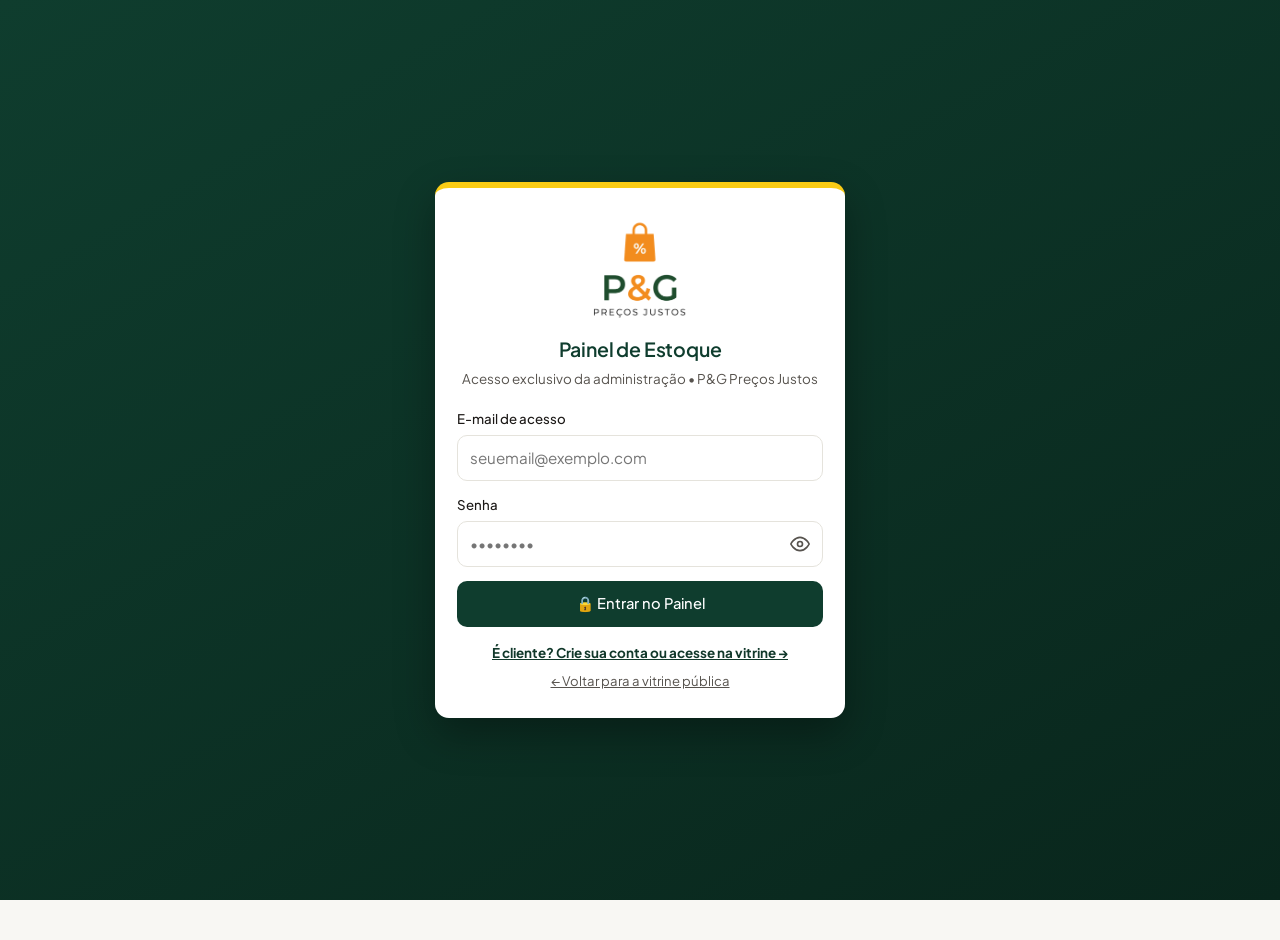
==== commit 9ff6014c: "Adiciona áreas de entrega em casa com frete por bairro e frete grátis acima de um valor - admin: mod" ====
--- a/admin/index.html
+++ b/admin/index.html
@@ -151,6 +151,9 @@
         <button type="button" id="btnGerenciarCategorias" class="btn-secundario-admin">
           🏷️ Gerenciar Categorias
         </button>
+        <button type="button" id="btnGerenciarEntregas" class="btn-secundario-admin">
+          🚚 Áreas de Entrega
+        </button>
       </div>
 
       <!-- Busca e Filtros (Categoria, Estoque Baixo, Pesquisa > 60d, Ativo/Inativo) -->
@@ -279,12 +282,6 @@
           </div>
         </div>
 
-        <div class="form-grupo">
-          <label for="prodDataPesquisa" class="form-label">Data da Pesquisa de Preço</label>
-          <input type="date" id="prodDataPesquisa" class="form-input" />
-          <small class="form-ajuda">Se tiver mais de 60 dias, o site oculta automaticamente o preço médio.</small>
-        </div>
-
         <!-- Dados Internos (SÓ ADMIN - Nunca aparecem na vitrine) -->
         <div class="divisor-secao-form">🔒 Dados Internos (Visíveis apenas para você e seu sócio)</div>
 
@@ -367,6 +364,18 @@
             <label for="vendaValorTotal" class="form-label">Valor Total Recebido (R$) *</label>
             <input type="number" id="vendaValorTotal" class="form-input" required min="0" step="0.01" />
             <small id="vendaValorUnitarioCalc" class="form-ajuda"></small>
+          </div>
+        </div>
+
+        <div class="form-grade-dupla">
+          <div class="form-grupo">
+            <label for="vendaTaxa" class="form-label">Taxa (R$) — maquininha/Pix</label>
+            <input type="number" id="vendaTaxa" class="form-input" min="0" step="0.01" placeholder="0.00" />
+          </div>
+
+          <div class="form-grupo">
+            <label for="vendaFrete" class="form-label">Frete / Entrega (R$)</label>
+            <input type="number" id="vendaFrete" class="form-input" min="0" step="0.01" placeholder="0.00" />
           </div>
         </div>
 
@@ -449,6 +458,44 @@
   </div>
 
   <!-- ========================================================================
+       5B. MODAL: ÁREAS DE ENTREGA (BAIRROS/REGIÕES E VALOR DO FRETE)
+       ======================================================================== -->
+  <div id="modalEntregas" class="modal-overlay" aria-hidden="true">
+    <div class="modal-caixa" style="max-width: 680px;" role="dialog" aria-labelledby="tituloModalEntregas">
+      <div class="modal-topo">
+        <h2 id="tituloModalEntregas">🚚 Áreas de Entrega</h2>
+        <button type="button" id="btnFecharModalEntregas" class="btn-fechar-carrinho" aria-label="Fechar">
+          ✕
+        </button>
+      </div>
+
+      <div class="modal-corpo">
+        <p class="form-ajuda" style="margin-bottom: 12px;">
+          Cadastre os bairros ou regiões onde vocês entregam. O cliente escolhe a área no pedido e o frete é somado ao total.
+          Quem não achar a área na lista combina a entrega pelo WhatsApp.
+        </p>
+
+        <form id="formNovaAreaEntrega" style="display: flex; flex-direction: column; gap: 8px; margin-bottom: 16px; padding: 12px; background: #f8f7f3; border-radius: 10px; border: 1px solid #e5e3dc;">
+          <input type="text" id="inputNomeAreaEntrega" class="form-input" placeholder="Bairro ou região (ex.: Salvador - Pituba / Rio Vermelho)" required maxlength="80" />
+          <div class="form-grade-dupla">
+            <div class="form-grupo" style="margin-bottom: 0;">
+              <label for="inputValorAreaEntrega" class="form-label">Valor do frete (R$) *</label>
+              <input type="number" id="inputValorAreaEntrega" class="form-input" min="0" step="0.01" placeholder="10.00" required />
+            </div>
+            <div class="form-grupo" style="margin-bottom: 0;">
+              <label for="inputGratisAreaEntrega" class="form-label">Frete grátis acima de (R$)</label>
+              <input type="number" id="inputGratisAreaEntrega" class="form-input" min="0" step="0.01" placeholder="Opcional — ex.: 150.00" />
+            </div>
+          </div>
+          <button type="submit" class="btn-primario-admin">+ Adicionar Área de Entrega</button>
+        </form>
+
+        <div id="listaAreasEntrega" style="display: flex; flex-direction: column; gap: 8px;"></div>
+      </div>
+    </div>
+  </div>
+
+  <!-- ========================================================================
        6. MODAL: RELATÓRIO FINANCEIRO MENSAL (ENTRADAS, SAÍDAS E EXCEL)
        ======================================================================== -->
   <div id="modalRelatorioMensal" class="modal-overlay" aria-hidden="true">
@@ -494,13 +541,26 @@
           </div>
 
           <div class="resumo-card">
+            <span class="resumo-rotulo">💳 Taxas no Mês</span>
+            <strong id="relTaxasValor" class="resumo-valor">R$ 0,00</strong>
+            <span class="resumo-detalhe">Maquininha, Pix e outras taxas</span>
+          </div>
+
+          <div class="resumo-card">
+            <span class="resumo-rotulo">🚚 Fretes no Mês</span>
+            <strong id="relFretesValor" class="resumo-valor">R$ 0,00</strong>
+            <span class="resumo-detalhe">Custos de entrega pagos pela loja</span>
+          </div>
+
+          <div class="resumo-card">
             <span class="resumo-rotulo">📈 Lucro Líquido do Mês</span>
             <strong id="relLucroLiquidoValor" class="resumo-valor" style="color: #0f3d2e;">R$ 0,00</strong>
-            <span class="resumo-detalhe">Receita menos custo das saídas</span>
+            <span class="resumo-detalhe">Receita menos custo, taxas e fretes</span>
           </div>
         </div>
 
         <div class="divisor-secao-form">📋 Histórico de Saídas (Vendas Registradas no Período)</div>
+        <small class="form-ajuda" style="display: block; margin-bottom: 8px;">Informe ou corrija a taxa e o frete de cada venda e clique em 💾.</small>
         <div id="listaVendasRelatorio" style="display: flex; flex-direction: column; gap: 8px; max-height: 280px; overflow-y: auto;"></div>
       </div>
     </div>
--- a/style.css
+++ b/style.css
@@ -116,11 +116,14 @@
   display: flex;
   align-items: center;
   gap: 10px;
+  flex-shrink: 0;
 }
 
 .marca-logo-img {
   height: 46px;
   width: auto;
+  max-width: none;
+  flex-shrink: 0;
   background-color: #ffffff;
   padding: 5px 12px;
   border-radius: 10px;
@@ -234,6 +237,43 @@
   justify-content: center;
   cursor: pointer;
   font-size: 1.25rem;
+  flex-shrink: 0;
+}
+
+@media (max-width: 520px) {
+  .cabecalho-interno {
+    gap: 6px;
+    padding: 6px 0;
+  }
+
+  .marca-logo-img {
+    height: 40px;
+    padding: 4px 8px;
+  }
+
+  .acoes-topo {
+    gap: 5px;
+  }
+
+  .btn-conta-topo {
+    min-height: 38px;
+    padding: 0 8px;
+    font-size: 0.75rem;
+    gap: 4px;
+  }
+
+  .btn-carrinho-topo {
+    min-height: 38px;
+    padding: 0 9px;
+    font-size: 0.78rem;
+    gap: 5px;
+  }
+
+  .btn-menu-mobile {
+    width: 38px;
+    height: 38px;
+    font-size: 1.1rem;
+  }
 }
 
 .menu-navegacao {
@@ -1320,3 +1360,113 @@
     gap: 20px;
   }
 }
+
+/* Botão "olhinho" para mostrar/ocultar senha */
+.senha-envoltorio {
+  position: relative;
+  width: 100%;
+}
+
+.senha-envoltorio input {
+  padding-right: 46px;
+}
+
+.btn-mostrar-senha {
+  position: absolute;
+  top: 50%;
+  right: 4px;
+  transform: translateY(-50%);
+  width: 38px;
+  height: 38px;
+  display: inline-flex;
+  align-items: center;
+  justify-content: center;
+  border: none;
+  background: transparent;
+  color: #57534e;
+  cursor: pointer;
+  border-radius: 8px;
+}
+
+.btn-mostrar-senha:hover,
+.btn-mostrar-senha:focus-visible {
+  color: var(--cor-verde-escuro);
+  background-color: rgba(0, 0, 0, 0.05);
+}
+
+/* Modal "Baixar o App" */
+.instalar-app-corpo p {
+  font-size: 0.9rem;
+  color: var(--cor-texto-principal);
+  margin-bottom: 12px;
+}
+
+.instalar-app-corpo h3 {
+  font-size: 0.95rem;
+  margin: 14px 0 6px;
+  color: var(--cor-verde-escuro);
+}
+
+.instalar-app-corpo ol {
+  padding-left: 20px;
+  font-size: 0.88rem;
+  line-height: 1.5;
+}
+
+.instalar-destaque {
+  padding: 12px;
+  border-radius: 10px;
+  background-color: #ecfdf3;
+}
+
+.btn-instalar-agora {
+  width: 100%;
+  min-height: 48px;
+  border: none;
+  border-radius: var(--raio-botao);
+  background-color: var(--cor-verde-escuro);
+  color: #fff;
+  font-weight: 700;
+  font-size: 1rem;
+  cursor: pointer;
+}
+
+/* Entrega em casa no carrinho */
+.carrinho-entrega {
+  margin-bottom: 12px;
+}
+
+.carrinho-entrega label {
+  display: block;
+  font-size: 0.85rem;
+  font-weight: 700;
+  margin-bottom: 6px;
+  color: var(--cor-verde-escuro);
+}
+
+.carrinho-entrega select {
+  width: 100%;
+  min-height: 44px;
+  padding: 8px 10px;
+  border-radius: var(--raio-botao);
+  border: 1.5px solid var(--cor-borda);
+  background-color: var(--cor-branco);
+  color: var(--cor-texto-principal);
+  font-size: 0.9rem;
+}
+
+.carrinho-entrega-aviso {
+  display: block;
+  margin-top: 6px;
+  font-size: 0.78rem;
+  font-weight: 600;
+  color: #b45309;
+}
+
+.carrinho-linha-sub {
+  display: flex;
+  justify-content: space-between;
+  font-size: 0.88rem;
+  color: var(--cor-texto-secundario);
+  margin-bottom: 4px;
+}
--- a/admin/admin.css
+++ b/admin/admin.css
@@ -232,10 +232,16 @@
   border: 1px solid rgba(255, 255, 255, 0.25);
   border-radius: 8px;
   min-height: 40px;
-  padding: 0 12px;
-  font-weight: 700;
+  padding: 0 14px;
+  font-weight: 600;
   font-size: 0.84rem;
   cursor: pointer;
+  display: inline-flex;
+  align-items: center;
+  justify-content: center;
+  gap: 6px;
+  line-height: 1;
+  text-decoration: none;
 }
 
 /* ==========================================================================
@@ -685,3 +691,36 @@
   }
 }
 
+
+/* Botão "olhinho" para mostrar/ocultar senha */
+.senha-envoltorio {
+  position: relative;
+  width: 100%;
+}
+
+.senha-envoltorio input {
+  padding-right: 46px;
+}
+
+.btn-mostrar-senha {
+  position: absolute;
+  top: 50%;
+  right: 4px;
+  transform: translateY(-50%);
+  width: 38px;
+  height: 38px;
+  display: inline-flex;
+  align-items: center;
+  justify-content: center;
+  border: none;
+  background: transparent;
+  color: #57534e;
+  cursor: pointer;
+  border-radius: 8px;
+}
+
+.btn-mostrar-senha:hover,
+.btn-mostrar-senha:focus-visible {
+  color: var(--cor-verde-escuro);
+  background-color: rgba(0, 0, 0, 0.05);
+}
